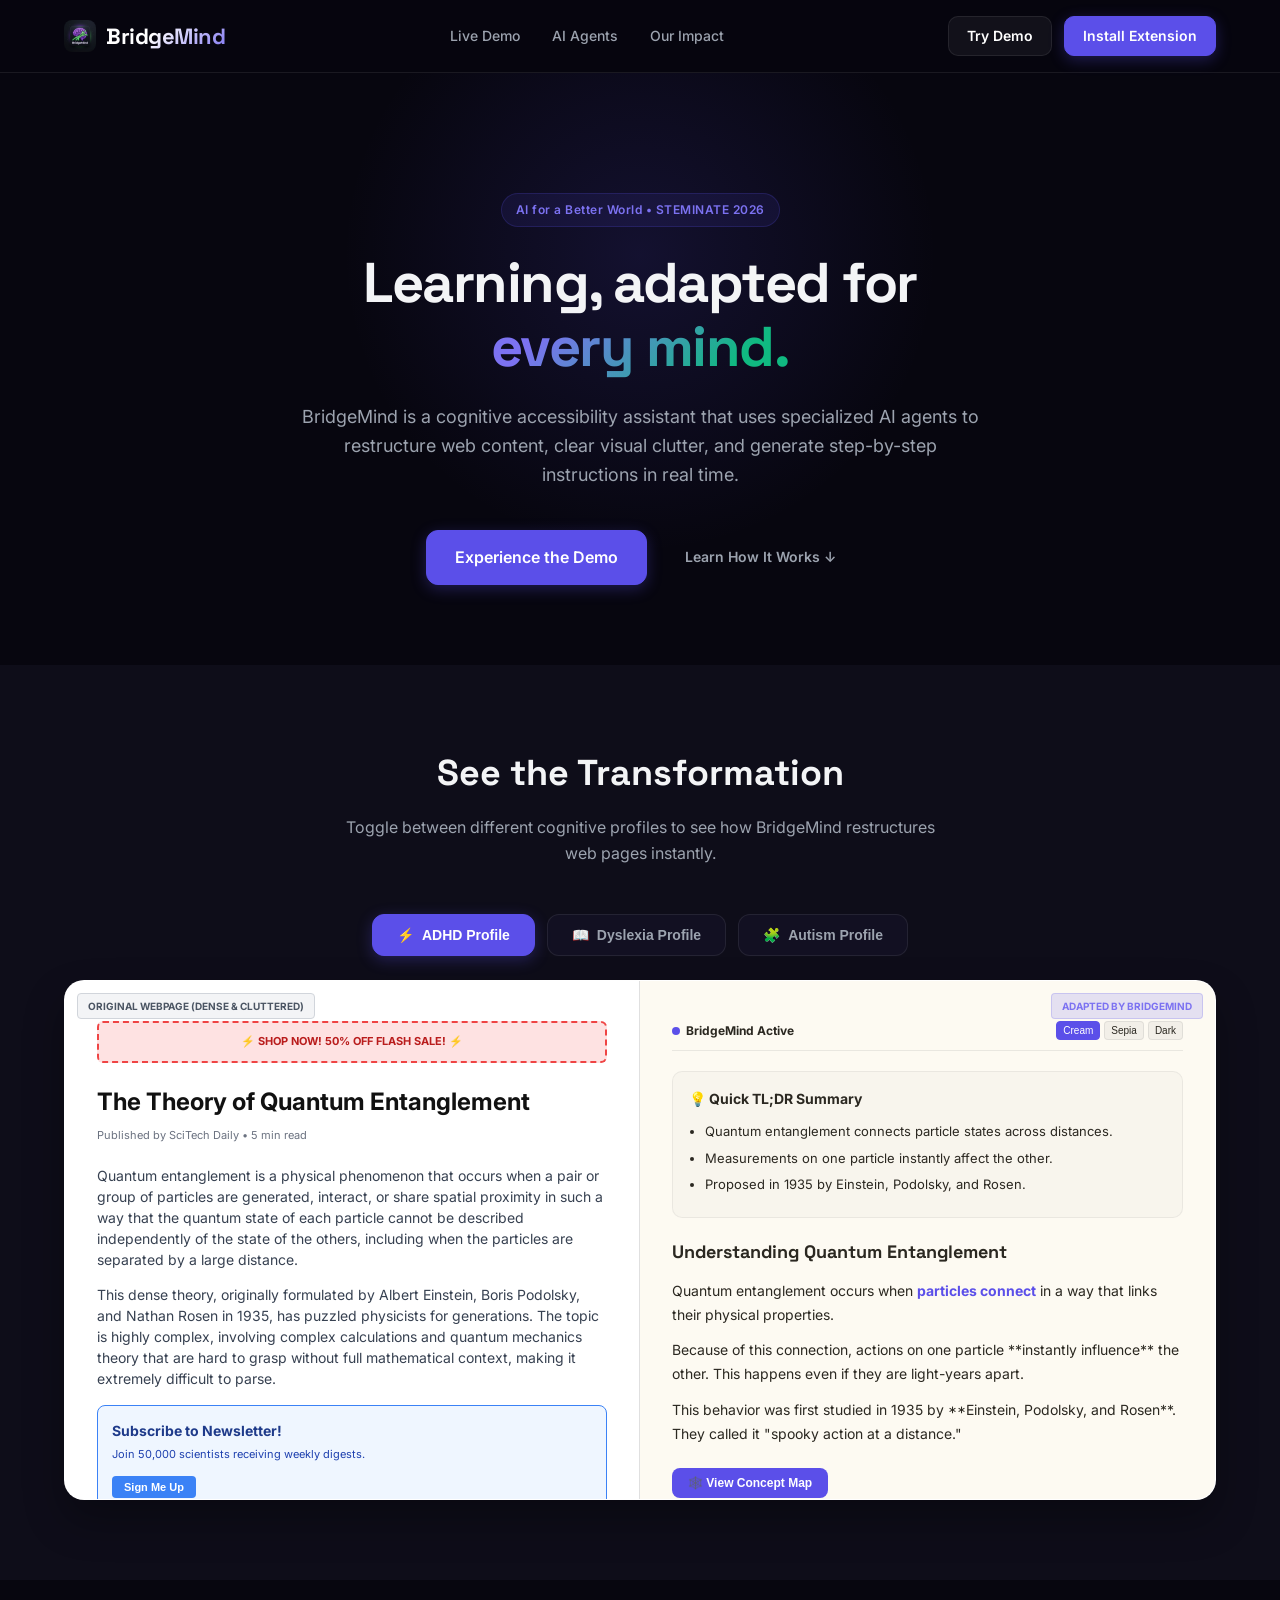
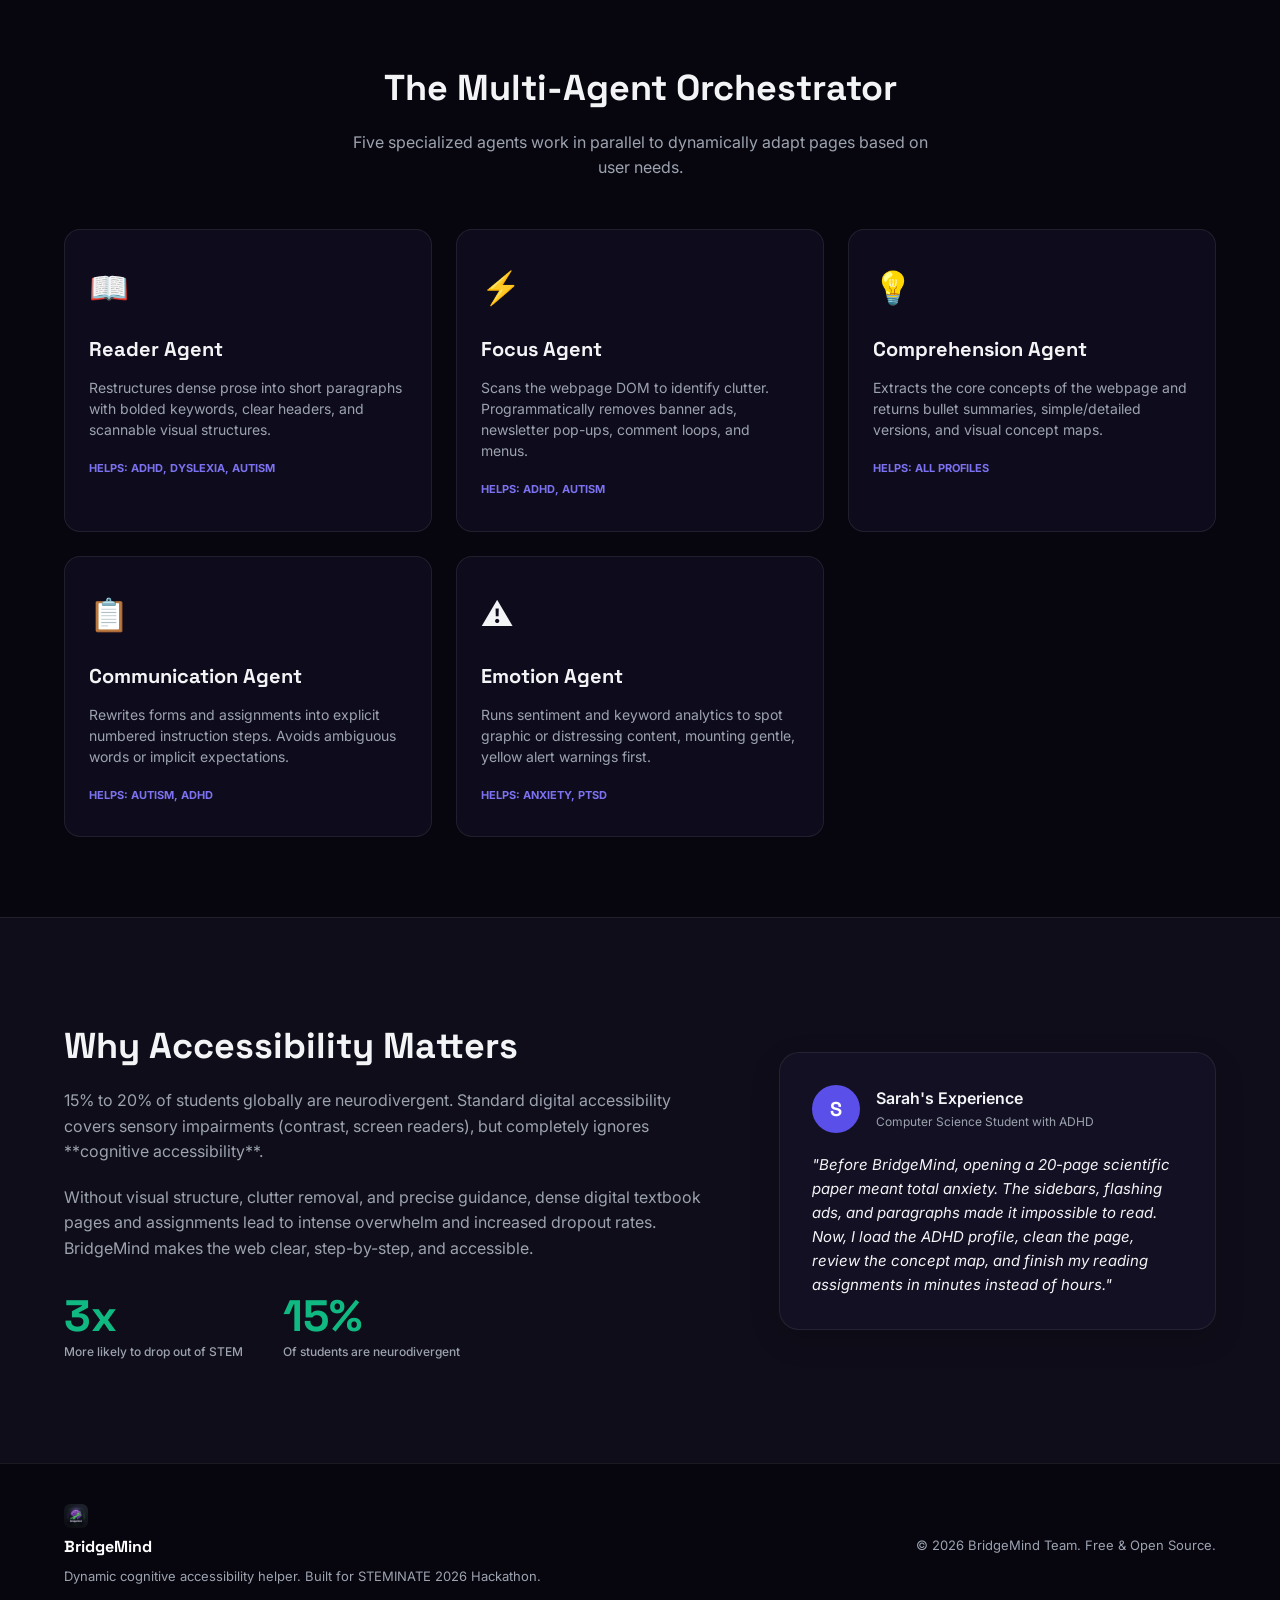
==== frontend/index.html @ 6771ef22 "feat: implement core backend orchestration engine and frontend simulator with profile-specific conte" ====
<!DOCTYPE html>
<html lang="en">
<head>
  <meta charset="UTF-8">
  <meta name="viewport" content="width=device-width, initial-scale=1.0">
  <title>BridgeMind — Cognitive Accessibility AI Platform</title>
  <link rel="stylesheet" href="styles.css">
  <link rel="preconnect" href="https://fonts.googleapis.com">
  <link rel="preconnect" href="https://fonts.gstatic.com" crossorigin>
  <link href="https://fonts.googleapis.com/css2?family=Inter:wght@400;500;600;700&family=Space+Grotesk:wght@500;700&display=swap" rel="stylesheet">
</head>
<body>
  <!-- Header / Navigation -->
  <header class="navbar">
    <div class="nav-container">
      <div class="logo">
        <img src="assets/logo.png" alt="BridgeMind Logo" class="logo-img">
        <span class="logo-text">BridgeMind</span>
      </div>
      <nav class="nav-links">
        <a href="#simulator">Live Demo</a>
        <a href="#how-it-works">AI Agents</a>
        <a href="#impact">Our Impact</a>
      </nav>
      <div class="nav-actions">
        <a href="#simulator" class="btn btn-secondary">Try Demo</a>
        <a href="file:///g:/BridgeMind/extension" class="btn btn-primary" target="_blank">Install Extension</a>
      </div>
    </div>
  </header>

  <!-- Hero Section -->
  <section class="hero">
    <div class="hero-glow"></div>
    <div class="hero-container">
      <div class="hero-badge">AI for a Better World • STEMINATE 2026</div>
      <h1 class="hero-title">Learning, adapted for <br><span class="gradient-text">every mind.</span></h1>
      <p class="hero-subtitle">
        BridgeMind is a cognitive accessibility assistant that uses specialized AI agents to restructure web content, clear visual clutter, and generate step-by-step instructions in real time.
      </p>
      <div class="hero-ctas">
        <a href="#simulator" class="btn btn-primary btn-large">Experience the Demo</a>
        <a href="#how-it-works" class="btn btn-tertiary">Learn How It Works &darr;</a>
      </div>
    </div>
  </section>

  <!-- Before/After Live Simulator Section -->
  <section class="simulator-section" id="simulator">
    <div class="container">
      <div class="section-header">
        <h2 class="section-title">See the Transformation</h2>
        <p class="section-subtitle">Toggle between different cognitive profiles to see how BridgeMind restructures web pages instantly.</p>
      </div>

      <!-- Simulator Container -->
      <div class="simulator-wrapper">
        <!-- Controls -->
        <div class="simulator-controls">
          <button class="sim-profile-btn active" data-profile="adhd">
            <span class="btn-icon">⚡</span> ADHD Profile
          </button>
          <button class="sim-profile-btn" data-profile="dyslexia">
            <span class="btn-icon">📖</span> Dyslexia Profile
          </button>
          <button class="sim-profile-btn" data-profile="autism">
            <span class="btn-icon">🧩</span> Autism Profile
          </button>
        </div>

        <!-- Before/After Split Frame -->
        <div class="simulator-frame">
          
          <!-- BEFORE: Raw Webpage -->
          <div class="frame-half frame-before" id="pane-before">
            <div class="frame-badge badge-before">Original Webpage (Dense & Cluttered)</div>
            
            <!-- Ad Sidebar Noise -->
            <div class="mock-ad-banner">⚡ SHOP NOW! 50% OFF FLASH SALE! ⚡</div>
            
            <div class="mock-page-header">
              <h1>The Theory of Quantum Entanglement</h1>
              <div class="mock-meta">Published by SciTech Daily • 5 min read</div>
            </div>
            
            <div class="mock-article-body">
              <p>
                Quantum entanglement is a physical phenomenon that occurs when a pair or group of particles are generated, interact, or share spatial proximity in such a way that the quantum state of each particle cannot be described independently of the state of the others, including when the particles are separated by a large distance.
              </p>
              <p>
                This dense theory, originally formulated by Albert Einstein, Boris Podolsky, and Nathan Rosen in 1935, has puzzled physicists for generations. The topic is highly complex, involving complex calculations and quantum mechanics theory that are hard to grasp without full mathematical context, making it extremely difficult to parse.
              </p>
              
              <!-- Pop up disruption -->
              <div class="mock-popup-banner">
                <h3>Subscribe to Newsletter!</h3>
                <p>Join 50,000 scientists receiving weekly digests.</p>
                <button>Sign Me Up</button>
              </div>

              <p>
                Furthermore, when measurements of physical properties such as position, momentum, spin, and polarization are performed on entangled particles, they are found to be perfectly correlated. This is true even if the measurements are performed almost simultaneously at locations separated by light-years.
              </p>
            </div>
            
            <!-- Side Widgets -->
            <div class="mock-sidebar">
              <h3>Related Stories</h3>
              <ul>
                <li>10 Facts About black holes</li>
                <li>How warp drive works</li>
                <li>Is time travel possible?</li>
              </ul>
            </div>
          </div>

          <!-- AFTER: Adapted Webpage -->
          <div class="frame-half frame-after theme-cream" id="pane-after">
            <div class="frame-badge badge-after">Adapted by BridgeMind</div>
            
            <!-- Top Controls (Mock Injected) -->
            <div class="mock-injected-nav">
              <div class="mock-nav-brand">
                <span class="brand-dot"></span>
                <span>BridgeMind Active</span>
              </div>
              <div class="mock-theme-switches">
                <button class="theme-pills active" data-theme="cream">Cream</button>
                <button class="theme-pills" data-theme="sepia">Sepia</button>
                <button class="theme-pills" data-theme="dark">Dark</button>
              </div>
            </div>

            <div class="adapted-content-area">
              <!-- TLDR (Comprehension Agent) -->
              <div class="adapted-card adapted-tldr" id="adapted-tldr-box">
                <h4>💡 Quick TL;DR Summary</h4>
                <ul>
                  <li>Quantum entanglement connects particle states across distances.</li>
                  <li>Measurements on one particle instantly affect the other.</li>
                  <li>Proposed in 1935 by Einstein, Podolsky, and Rosen.</li>
                </ul>
              </div>

              <!-- Content (Reader Agent) -->
              <div class="adapted-article-body" id="adapted-text-box">
                <h3>Understanding Quantum Entanglement</h3>
                <p>
                  Quantum entanglement occurs when <strong>particles connect</strong> in a way that links their physical properties. 
                </p>
                <p>
                  Because of this connection, actions on one particle **instantly influence** the other. This happens even if they are light-years apart.
                </p>
                <p>
                  This behavior was first studied in 1935 by **Einstein, Podolsky, and Rosen**. They called it "spooky action at a distance."
                </p>
              </div>

              <!-- Concept Map Button -->
              <button class="mock-cmap-btn" id="sim-cmap-btn">🕸️ View Concept Map</button>

              <!-- In-sim Concept Map Drawer -->
              <div class="mock-cmap-drawer hidden" id="sim-cmap-drawer">
                <div class="drawer-header">
                  <h5>Concept Map</h5>
                  <button id="sim-close-cmap">&times;</button>
                </div>
                <div class="drawer-body">
                  <div class="cmap-bubble root">Quantum Entanglement</div>
                  <div class="cmap-line"></div>
                  <div class="cmap-nodes">
                    <div class="cmap-bubble">Particle Links</div>
                    <div class="cmap-bubble">Instant Effect</div>
                    <div class="cmap-bubble">1935 Einstein Study</div>
                  </div>
                </div>
              </div>

            </div>
          </div>

        </div>
      </div>
    </div>
  </section>

  <!-- Agent Details Section -->
  <section class="how-it-works-section" id="how-it-works">
    <div class="container">
      <div class="section-header">
        <h2 class="section-title">The Multi-Agent Orchestrator</h2>
        <p class="section-subtitle">Five specialized agents work in parallel to dynamically adapt pages based on user needs.</p>
      </div>

      <div class="agents-grid">
        <!-- Agent 1 -->
        <div class="agent-card">
          <div class="agent-icon">📖</div>
          <h3>Reader Agent</h3>
          <p>Restructures dense prose into short paragraphs with bolded keywords, clear headers, and scannable visual structures.</p>
          <div class="agent-target">Helps: ADHD, Dyslexia, Autism</div>
        </div>

        <!-- Agent 2 -->
        <div class="agent-card">
          <div class="agent-icon">⚡</div>
          <h3>Focus Agent</h3>
          <p>Scans the webpage DOM to identify clutter. Programmatically removes banner ads, newsletter pop-ups, comment loops, and menus.</p>
          <div class="agent-target">Helps: ADHD, Autism</div>
        </div>

        <!-- Agent 3 -->
        <div class="agent-card">
          <div class="agent-icon">💡</div>
          <h3>Comprehension Agent</h3>
          <p>Extracts the core concepts of the webpage and returns bullet summaries, simple/detailed versions, and visual concept maps.</p>
          <div class="agent-target">Helps: All Profiles</div>
        </div>

        <!-- Agent 4 -->
        <div class="agent-card">
          <div class="agent-icon">📋</div>
          <h3>Communication Agent</h3>
          <p>Rewrites forms and assignments into explicit numbered instruction steps. Avoids ambiguous words or implicit expectations.</p>
          <div class="agent-target">Helps: Autism, ADHD</div>
        </div>

        <!-- Agent 5 -->
        <div class="agent-card">
          <div class="agent-icon">⚠️</div>
          <h3>Emotion Agent</h3>
          <p>Runs sentiment and keyword analytics to spot graphic or distressing content, mounting gentle, yellow alert warnings first.</p>
          <div class="agent-target">Helps: Anxiety, PTSD</div>
        </div>
      </div>
    </div>
  </section>

  <!-- User Story / Impact Section -->
  <section class="impact-section" id="impact">
    <div class="container">
      <div class="impact-grid">
        <div class="impact-text-side">
          <h2 class="section-title">Why Accessibility Matters</h2>
          <p class="section-body">
            15% to 20% of students globally are neurodivergent. Standard digital accessibility covers sensory impairments (contrast, screen readers), but completely ignores **cognitive accessibility**.
          </p>
          <p class="section-body">
            Without visual structure, clutter removal, and precise guidance, dense digital textbook pages and assignments lead to intense overwhelm and increased dropout rates. BridgeMind makes the web clear, step-by-step, and accessible.
          </p>
          <div class="metric-row">
            <div class="metric">
              <span class="metric-num">3x</span>
              <span class="metric-label">More likely to drop out of STEM</span>
            </div>
            <div class="metric">
              <span class="metric-num">15%</span>
              <span class="metric-label">Of students are neurodivergent</span>
            </div>
          </div>
        </div>
        
        <div class="impact-card-side">
          <div class="story-card">
            <div class="story-header">
              <div class="story-avatar">S</div>
              <div>
                <h4 class="story-name">Sarah's Experience</h4>
                <p class="story-role">Computer Science Student with ADHD</p>
              </div>
            </div>
            <p class="story-text">
              "Before BridgeMind, opening a 20-page scientific paper meant total anxiety. The sidebars, flashing ads, and paragraphs made it impossible to read. Now, I load the ADHD profile, clean the page, review the concept map, and finish my reading assignments in minutes instead of hours."
            </p>
          </div>
        </div>
      </div>
    </div>
  </section>

  <!-- Footer -->
  <footer class="footer">
    <div class="container footer-content">
      <div class="footer-left">
        <img src="assets/logo.png" alt="BridgeMind Logo" class="footer-logo">
        <span class="footer-title">BridgeMind</span>
        <p>Dynamic cognitive accessibility helper. Built for STEMINATE 2026 Hackathon.</p>
      </div>
      <div class="footer-right">
        <span>© 2026 BridgeMind Team. Free & Open Source.</span>
      </div>
    </div>
  </footer>

  <script src="app.js"></script>
</body>
</html>
---- frontend/styles.css ----
/* BridgeMind Web Landing Page Stylesheet */

:root {
  --bg-dark: #07060f;
  --bg-deep: #0e0d19;
  --bg-card: rgba(26, 23, 49, 0.4);
  --bg-card-hover: rgba(38, 34, 71, 0.6);
  --border-color: rgba(255, 255, 255, 0.08);
  
  --color-primary: #5b4fe9;
  --color-primary-light: #7c72f1;
  --color-success: #10b981;
  --color-warning: #f59e0b;
  
  --color-text-main: #f3f4f6;
  --color-text-muted: #9ca3af;
  
  --font-body: 'Inter', sans-serif;
  --font-heading: 'Space Grotesk', sans-serif;
}

* {
  box-sizing: border-box;
  margin: 0;
  padding: 0;
}

html {
  scroll-behavior: smooth;
}

body {
  font-family: var(--font-body);
  background-color: var(--bg-dark);
  color: var(--color-text-main);
  line-height: 1.6;
  overflow-x: hidden;
}

.container {
  max-width: 1200px;
  margin: 0 auto;
  padding: 0 24px;
}

/* Navbar */
.navbar {
  position: sticky;
  top: 0;
  z-index: 100;
  background: rgba(7, 6, 15, 0.75);
  backdrop-filter: blur(12px);
  border-bottom: 1px solid var(--border-color);
  padding: 16px 0;
}

.nav-container {
  max-width: 1200px;
  margin: 0 auto;
  padding: 0 24px;
  display: flex;
  justify-content: space-between;
  align-items: center;
}

.logo {
  display: flex;
  align-items: center;
  gap: 10px;
}

.logo-img {
  width: 32px;
  height: 32px;
  border-radius: 8px;
}

.logo-text {
  font-family: var(--font-heading);
  font-weight: 700;
  font-size: 22px;
  letter-spacing: -0.5px;
  background: linear-gradient(135deg, #fff 40%, var(--color-primary-light));
  -webkit-background-clip: text;
  -webkit-text-fill-color: transparent;
}

.nav-links {
  display: flex;
  gap: 32px;
}

.nav-links a {
  color: var(--color-text-muted);
  text-decoration: none;
  font-size: 14px;
  font-weight: 500;
  transition: color 0.2s;
}

.nav-links a:hover {
  color: #fff;
}

.nav-actions {
  display: flex;
  gap: 12px;
}

/* Buttons */
.btn {
  display: inline-flex;
  align-items: center;
  justify-content: center;
  padding: 8px 18px;
  border-radius: 10px;
  font-weight: 600;
  font-size: 14px;
  text-decoration: none;
  transition: all 0.2s;
  cursor: pointer;
}

.btn-primary {
  background: var(--color-primary);
  color: #fff;
  border: 1px solid var(--color-primary);
  box-shadow: 0 4px 15px rgba(91, 79, 233, 0.3);
}

.btn-primary:hover {
  background: var(--color-primary-light);
  transform: translateY(-1px);
  box-shadow: 0 6px 20px rgba(91, 79, 233, 0.45);
}

.btn-secondary {
  background: rgba(255, 255, 255, 0.05);
  color: #fff;
  border: 1px solid var(--border-color);
}

.btn-secondary:hover {
  background: rgba(255, 255, 255, 0.1);
}

.btn-tertiary {
  color: var(--color-text-muted);
  text-decoration: none;
  font-weight: 600;
}

.btn-tertiary:hover {
  color: #fff;
}

.btn-large {
  padding: 14px 28px;
  font-size: 16px;
  border-radius: 12px;
}

/* Hero Section */
.hero {
  position: relative;
  padding: 120px 0 80px 0;
  text-align: center;
  overflow: hidden;
}

.hero-glow {
  position: absolute;
  top: -20%;
  left: 50%;
  transform: translateX(-50%);
  width: 600px;
  height: 600px;
  background: radial-gradient(circle, rgba(91, 79, 233, 0.15) 0%, transparent 70%);
  z-index: -1;
  pointer-events: none;
}

.hero-badge {
  display: inline-block;
  padding: 6px 14px;
  background: rgba(91, 79, 233, 0.1);
  border: 1px solid rgba(91, 79, 233, 0.2);
  border-radius: 50px;
  font-size: 12px;
  font-weight: 600;
  color: var(--color-primary-light);
  letter-spacing: 0.5px;
  margin-bottom: 24px;
}

.hero-title {
  font-family: var(--font-heading);
  font-size: 56px;
  font-weight: 700;
  line-height: 1.15;
  letter-spacing: -1.5px;
  margin-bottom: 24px;
}

.gradient-text {
  background: linear-gradient(135deg, var(--color-primary-light) 20%, var(--color-success) 80%);
  -webkit-background-clip: text;
  -webkit-text-fill-color: transparent;
}

.hero-subtitle {
  font-size: 18px;
  color: var(--color-text-muted);
  max-width: 680px;
  margin: 0 auto 40px auto;
  line-height: 1.6;
}

.hero-ctas {
  display: flex;
  justify-content: center;
  align-items: center;
  gap: 20px;
}

/* Simulator Section */
.simulator-section {
  padding: 80px 0;
  background-color: var(--bg-deep);
}

.section-header {
  text-align: center;
  margin-bottom: 48px;
}

.section-title {
  font-family: var(--font-heading);
  font-size: 36px;
  font-weight: 700;
  margin-bottom: 12px;
}

.section-subtitle {
  color: var(--color-text-muted);
  font-size: 16px;
  max-width: 600px;
  margin: 0 auto;
}

.simulator-wrapper {
  display: flex;
  flex-direction: column;
  gap: 24px;
}

.simulator-controls {
  display: flex;
  justify-content: center;
  gap: 12px;
}

.sim-profile-btn {
  background: var(--bg-card);
  border: 1px solid var(--border-color);
  padding: 12px 24px;
  border-radius: 12px;
  color: var(--color-text-muted);
  font-weight: 600;
  font-size: 14px;
  cursor: pointer;
  transition: all 0.2s;
  display: flex;
  align-items: center;
  gap: 8px;
}

.sim-profile-btn:hover {
  background: var(--bg-card-hover);
  border-color: rgba(255, 255, 255, 0.15);
  color: #fff;
}

.sim-profile-btn.active {
  background: var(--color-primary);
  border-color: var(--color-primary);
  color: #fff;
  box-shadow: 0 4px 15px rgba(91, 79, 233, 0.3);
}

/* Simulator Frame */
.simulator-frame {
  display: grid;
  grid-template-columns: repeat(2, 1fr);
  border: 1px solid var(--border-color);
  border-radius: 20px;
  overflow: hidden;
  height: 520px;
  background: #fff; /* Base background for Web page look */
  box-shadow: 0 20px 40px rgba(0,0,0,0.3);
}

.frame-half {
  height: 100%;
  overflow-y: auto;
  position: relative;
  padding: 40px 32px 20px 32px;
  box-sizing: border-box;
}

.frame-badge {
  position: absolute;
  top: 12px;
  font-size: 10px;
  font-weight: 700;
  padding: 4px 10px;
  border-radius: 4px;
  text-transform: uppercase;
}

/* BEFORE Pane (Cluttered Page) */
.frame-before {
  background-color: #ffffff;
  color: #1a1a2e;
  border-right: 1px solid #e0e0e0;
}

.badge-before {
  left: 12px;
  background-color: #f3f4f6;
  color: #4b5563;
  border: 1px solid #d1d5db;
}

.mock-ad-banner {
  background-color: #fee2e2;
  border: 2px dashed #ef4444;
  color: #b91c1c;
  padding: 10px;
  font-size: 11px;
  font-weight: 700;
  text-align: center;
  border-radius: 6px;
  margin-bottom: 20px;
  animation: flash-red 1.5s infinite alternate;
}

.mock-page-header h1 {
  font-size: 24px;
  margin-bottom: 6px;
  color: #111;
  font-family: inherit;
}

.mock-meta {
  font-size: 11px;
  color: #6b7280;
  margin-bottom: 20px;
}

.mock-article-body p {
  font-size: 14px;
  margin-bottom: 14px;
  color: #374151;
  line-height: 1.5;
}

/* Annoying newsletter popup */
.mock-popup-banner {
  background-color: #eff6ff;
  border: 1px solid #3b82f6;
  border-radius: 8px;
  padding: 14px;
  margin: 16px 0;
  color: #1e3a8a;
}
.mock-popup-banner h3 { font-size: 14px; margin-bottom: 4px; }
.mock-popup-banner p { font-size: 11px; color: #1e40af; margin-bottom: 10px; }
.mock-popup-banner button {
  background-color: #3b82f6;
  color: #fff;
  border: none;
  border-radius: 4px;
  padding: 5px 12px;
  font-size: 11px;
  font-weight: 600;
  cursor: pointer;
}

.mock-sidebar {
  background-color: #f9fafb;
  border: 1px solid #e5e7eb;
  padding: 14px;
  border-radius: 8px;
  margin-top: 20px;
}
.mock-sidebar h3 { font-size: 13px; color: #374151; margin-bottom: 8px; }
.mock-sidebar ul { list-style: none; padding: 0; }
.mock-sidebar li { font-size: 11px; color: #4b5563; margin-bottom: 6px; text-decoration: underline; }

/* AFTER Pane (Adapted Page) */
.frame-after {
  transition: all 0.3s;
}

/* Reader themes in simulator */
.frame-after.theme-cream { background-color: #fdfaf2; color: #2b2821; }
.frame-after.theme-sepia { background-color: #f4ecd8; color: #433422; }
.frame-after.theme-dark { background-color: #12111a; color: #e4e4e7; }
.frame-after.theme-high-contrast { background-color: #000; color: #ffff00; }

.badge-after {
  right: 12px;
  background-color: rgba(91, 79, 233, 0.15);
  color: var(--color-primary-light);
  border: 1px solid rgba(91, 79, 233, 0.2);
}

.mock-injected-nav {
  display: flex;
  justify-content: space-between;
  align-items: center;
  border-bottom: 1px solid rgba(120, 120, 120, 0.15);
  padding-bottom: 10px;
  margin-bottom: 20px;
  font-size: 12px;
}

.mock-nav-brand {
  display: flex;
  align-items: center;
  gap: 6px;
  font-weight: 700;
}

.brand-dot {
  width: 8px;
  height: 8px;
  background-color: var(--color-primary);
  border-radius: 50%;
}

.mock-theme-switches {
  display: flex;
  gap: 4px;
}

.theme-pills {
  background: rgba(120, 120, 120, 0.08);
  border: 1px solid rgba(120, 120, 120, 0.15);
  color: inherit;
  font-size: 10px;
  padding: 3px 6px;
  border-radius: 4px;
  cursor: pointer;
}
.theme-pills.active {
  background: var(--color-primary);
  color: #fff;
  border-color: var(--color-primary);
}

/* Adapted Content cards */
.adapted-card {
  background: rgba(120, 120, 120, 0.04);
  border: 1px solid rgba(120, 120, 120, 0.1);
  border-radius: 10px;
  padding: 16px;
  margin-bottom: 20px;
}
.adapted-card h4 {
  font-size: 14px;
  margin-bottom: 10px;
  font-weight: 700;
}
.adapted-card ul {
  padding-left: 16px;
}
.adapted-card li {
  font-size: 13px;
  margin-bottom: 6px;
}

.adapted-card-communication {
  border-left: 4px solid var(--color-success);
}
.adapted-card-communication ol {
  padding-left: 16px;
}
.adapted-card-communication li {
  font-size: 13px;
  margin-bottom: 8px;
}

.adapted-article-body h3 {
  font-size: 18px;
  margin-bottom: 12px;
  font-family: var(--font-heading);
}

.adapted-article-body p {
  font-size: 14px;
  line-height: 1.7;
  margin-bottom: 12px;
}

.adapted-article-body strong {
  color: var(--color-primary);
}

/* Font profile overrides */
.frame-after.font-dyslexic {
  font-family: 'Comic Sans MS', sans-serif !important;
  letter-spacing: 0.08em;
  word-spacing: 0.15em;
  line-height: 1.8 !important;
}

/* Concept map button in sim */
.mock-cmap-btn {
  background: var(--color-primary);
  color: #fff;
  border: none;
  border-radius: 8px;
  padding: 8px 16px;
  font-size: 12px;
  font-weight: 600;
  cursor: pointer;
  margin-top: 10px;
  transition: opacity 0.2s;
}
.mock-cmap-btn:hover {
  opacity: 0.9;
}

/* Concept map drawer in sim */
.mock-cmap-drawer {
  position: absolute;
  top: 0;
  right: 0;
  width: 260px;
  height: 100%;
  background: inherit;
  border-left: 1px solid rgba(120, 120, 120, 0.2);
  box-shadow: -4px 0 15px rgba(0,0,0,0.1);
  padding: 20px;
  box-sizing: border-box;
  z-index: 10;
  display: flex;
  flex-direction: column;
}
.mock-cmap-drawer.hidden { display: none; }
.drawer-header {
  display: flex;
  justify-content: space-between;
  align-items: center;
  margin-bottom: 20px;
}
.drawer-header h5 { font-size: 13px; margin: 0; }
.drawer-header button { background: transparent; border: none; font-size: 18px; cursor: pointer; color: inherit; }

.drawer-body {
  display: flex;
  flex-direction: column;
  align-items: center;
  gap: 8px;
}
.cmap-bubble {
  background: rgba(120, 120, 120, 0.08);
  border: 1px solid rgba(120, 120, 120, 0.15);
  padding: 6px 12px;
  border-radius: 6px;
  font-size: 10px;
  font-weight: 600;
  text-align: center;
  width: 100%;
}
.cmap-bubble.root {
  background: var(--color-primary) !important;
  color: #fff !important;
}
.cmap-line {
  width: 1px;
  height: 15px;
  background-color: rgba(120, 120, 120, 0.3);
}
.cmap-nodes {
  display: flex;
  flex-direction: column;
  gap: 6px;
  width: 100%;
}

/* Agents Section */
.how-it-works-section {
  padding: 80px 0;
}

.agents-grid {
  display: grid;
  grid-template-columns: repeat(3, 1fr);
  gap: 24px;
  margin-top: 40px;
}

.agent-card {
  background: var(--bg-card);
  border: 1px solid var(--border-color);
  border-radius: 16px;
  padding: 32px 24px;
  transition: all 0.25s;
}

.agent-card:hover {
  background: var(--bg-card-hover);
  border-color: rgba(91, 79, 233, 0.3);
  transform: translateY(-4px);
}

.agent-icon {
  font-size: 32px;
  margin-bottom: 20px;
}

.agent-card h3 {
  font-family: var(--font-heading);
  font-size: 20px;
  font-weight: 700;
  margin-bottom: 12px;
}

.agent-card p {
  font-size: 14px;
  color: var(--color-text-muted);
  margin-bottom: 20px;
  line-height: 1.5;
}

.agent-target {
  font-size: 11px;
  font-weight: 700;
  color: var(--color-primary-light);
  text-transform: uppercase;
}

/* Impact Section */
.impact-section {
  padding: 100px 0;
  background-color: var(--bg-deep);
  border-top: 1px solid var(--border-color);
}

.impact-grid {
  display: grid;
  grid-template-columns: 1.2fr 0.8fr;
  gap: 60px;
  align-items: center;
}

.impact-text-side .section-title {
  text-align: left;
}

.section-body {
  font-size: 16px;
  color: var(--color-text-muted);
  margin-bottom: 20px;
}

.metric-row {
  display: flex;
  gap: 40px;
  margin-top: 32px;
}

.metric-num {
  display: block;
  font-family: var(--font-heading);
  font-size: 44px;
  font-weight: 700;
  color: var(--color-success);
  line-height: 1;
}

.metric-label {
  font-size: 12px;
  color: var(--color-text-muted);
  font-weight: 500;
}

.story-card {
  background: var(--bg-card);
  border: 1px solid var(--border-color);
  border-radius: 20px;
  padding: 32px;
  box-shadow: 0 10px 30px rgba(0,0,0,0.15);
}

.story-header {
  display: flex;
  align-items: center;
  gap: 16px;
  margin-bottom: 20px;
}

.story-avatar {
  width: 48px;
  height: 48px;
  border-radius: 50%;
  background-color: var(--color-primary);
  display: flex;
  align-items: center;
  justify-content: center;
  font-family: var(--font-heading);
  font-weight: 700;
  font-size: 20px;
  color: #fff;
}

.story-name {
  font-size: 16px;
  font-weight: 600;
}

.story-role {
  font-size: 12px;
  color: var(--color-text-muted);
}

.story-text {
  font-size: 15px;
  line-height: 1.6;
  color: var(--color-text-main);
  font-style: italic;
}

/* Footer */
.footer {
  padding: 40px 0;
  border-top: 1px solid var(--border-color);
  font-size: 13px;
  color: var(--color-text-muted);
}

.footer-content {
  display: flex;
  justify-content: space-between;
  align-items: center;
}

.footer-left {
  display: flex;
  flex-direction: column;
  gap: 6px;
}

.footer-logo {
  width: 24px;
  height: 24px;
  border-radius: 6px;
}

.footer-title {
  font-family: var(--font-heading);
  font-weight: 700;
  color: #fff;
  font-size: 16px;
}

/* Animations & Keyframes */
@keyframes flash-red {
  0% { box-shadow: 0 0 4px rgba(239, 68, 68, 0.2); }
  100% { box-shadow: 0 0 12px rgba(239, 68, 68, 0.5); }
}

/* Responsive */
@media (max-width: 992px) {
  .simulator-frame {
    grid-template-columns: 1fr;
    height: 900px;
  }
  .frame-before {
    border-right: none;
    border-bottom: 1px solid #e0e0e0;
  }
  .agents-grid {
    grid-template-columns: repeat(2, 1fr);
  }
  .impact-grid {
    grid-template-columns: 1fr;
    gap: 40px;
  }
}

@media (max-width: 768px) {
  .hero-title {
    font-size: 40px;
  }
  .navbar .nav-links, .navbar .nav-actions {
    display: none;
  }
  .agents-grid {
    grid-template-columns: 1fr;
  }
}
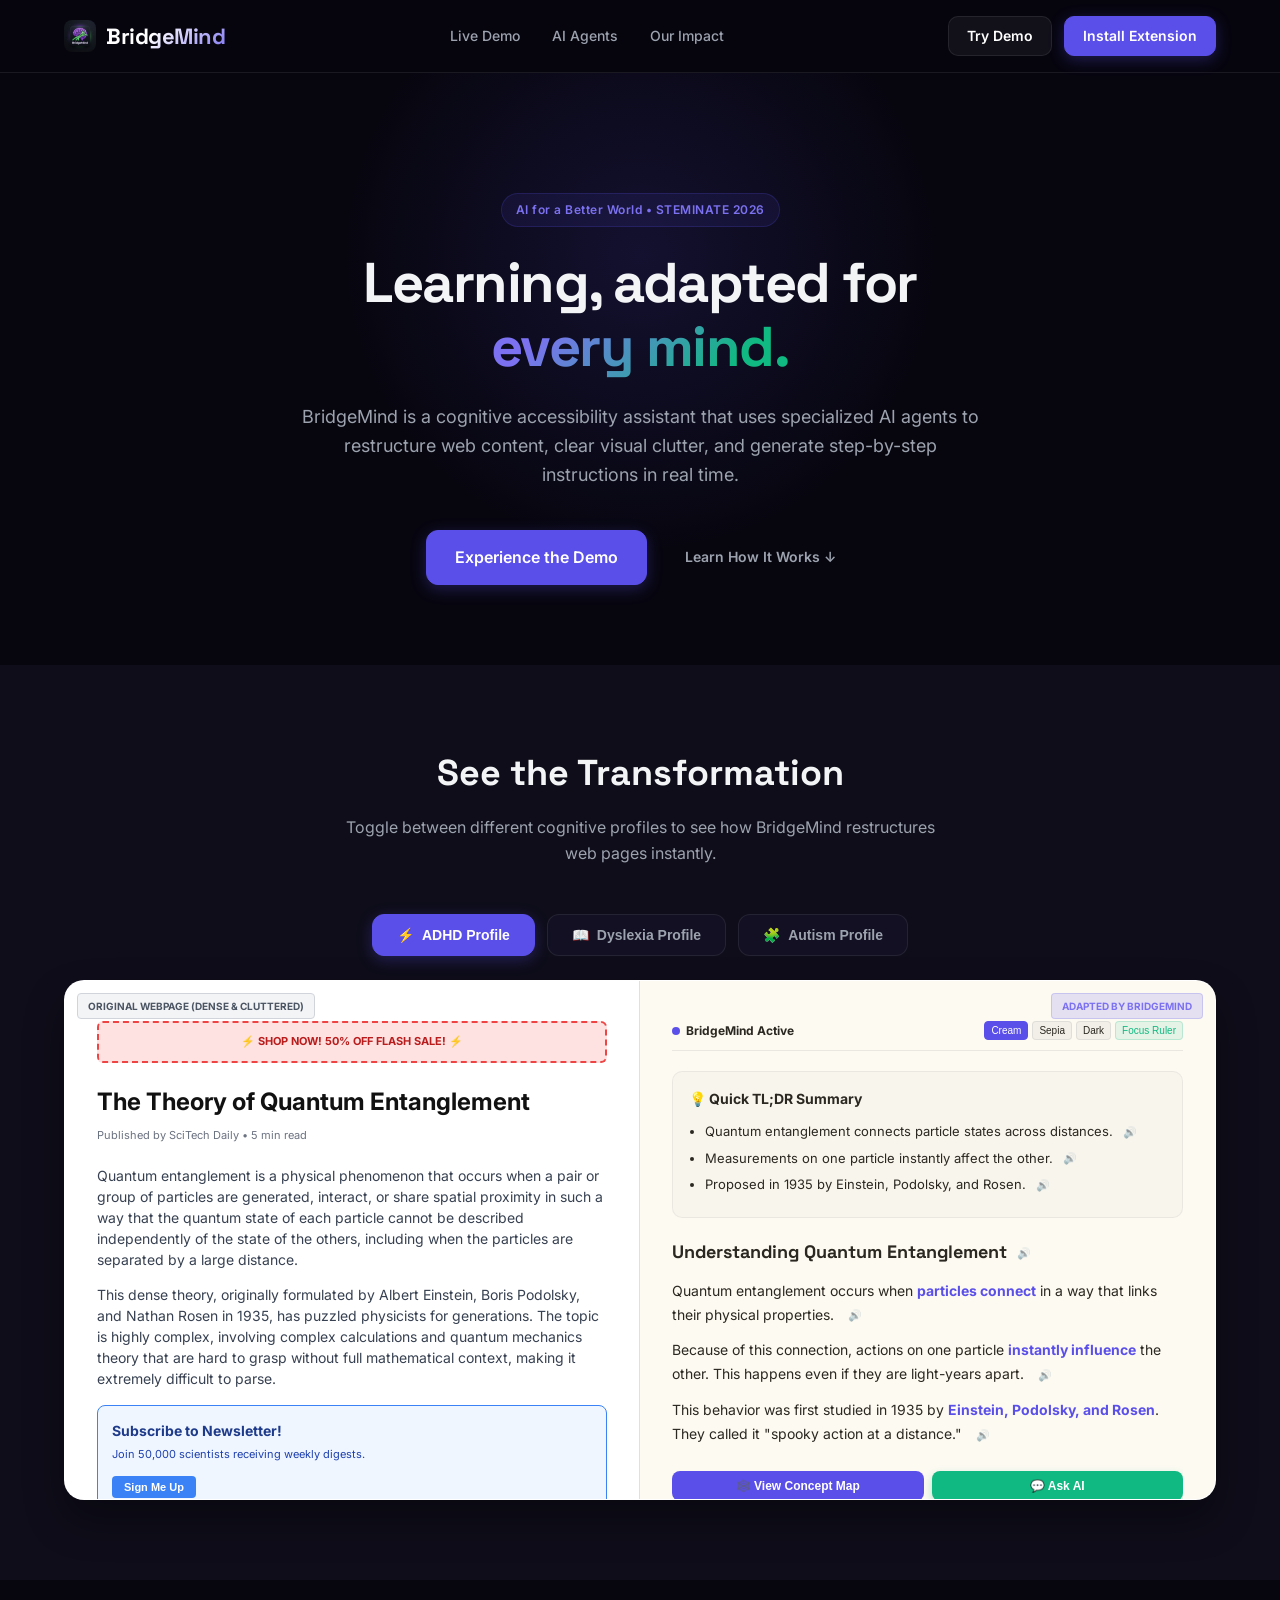
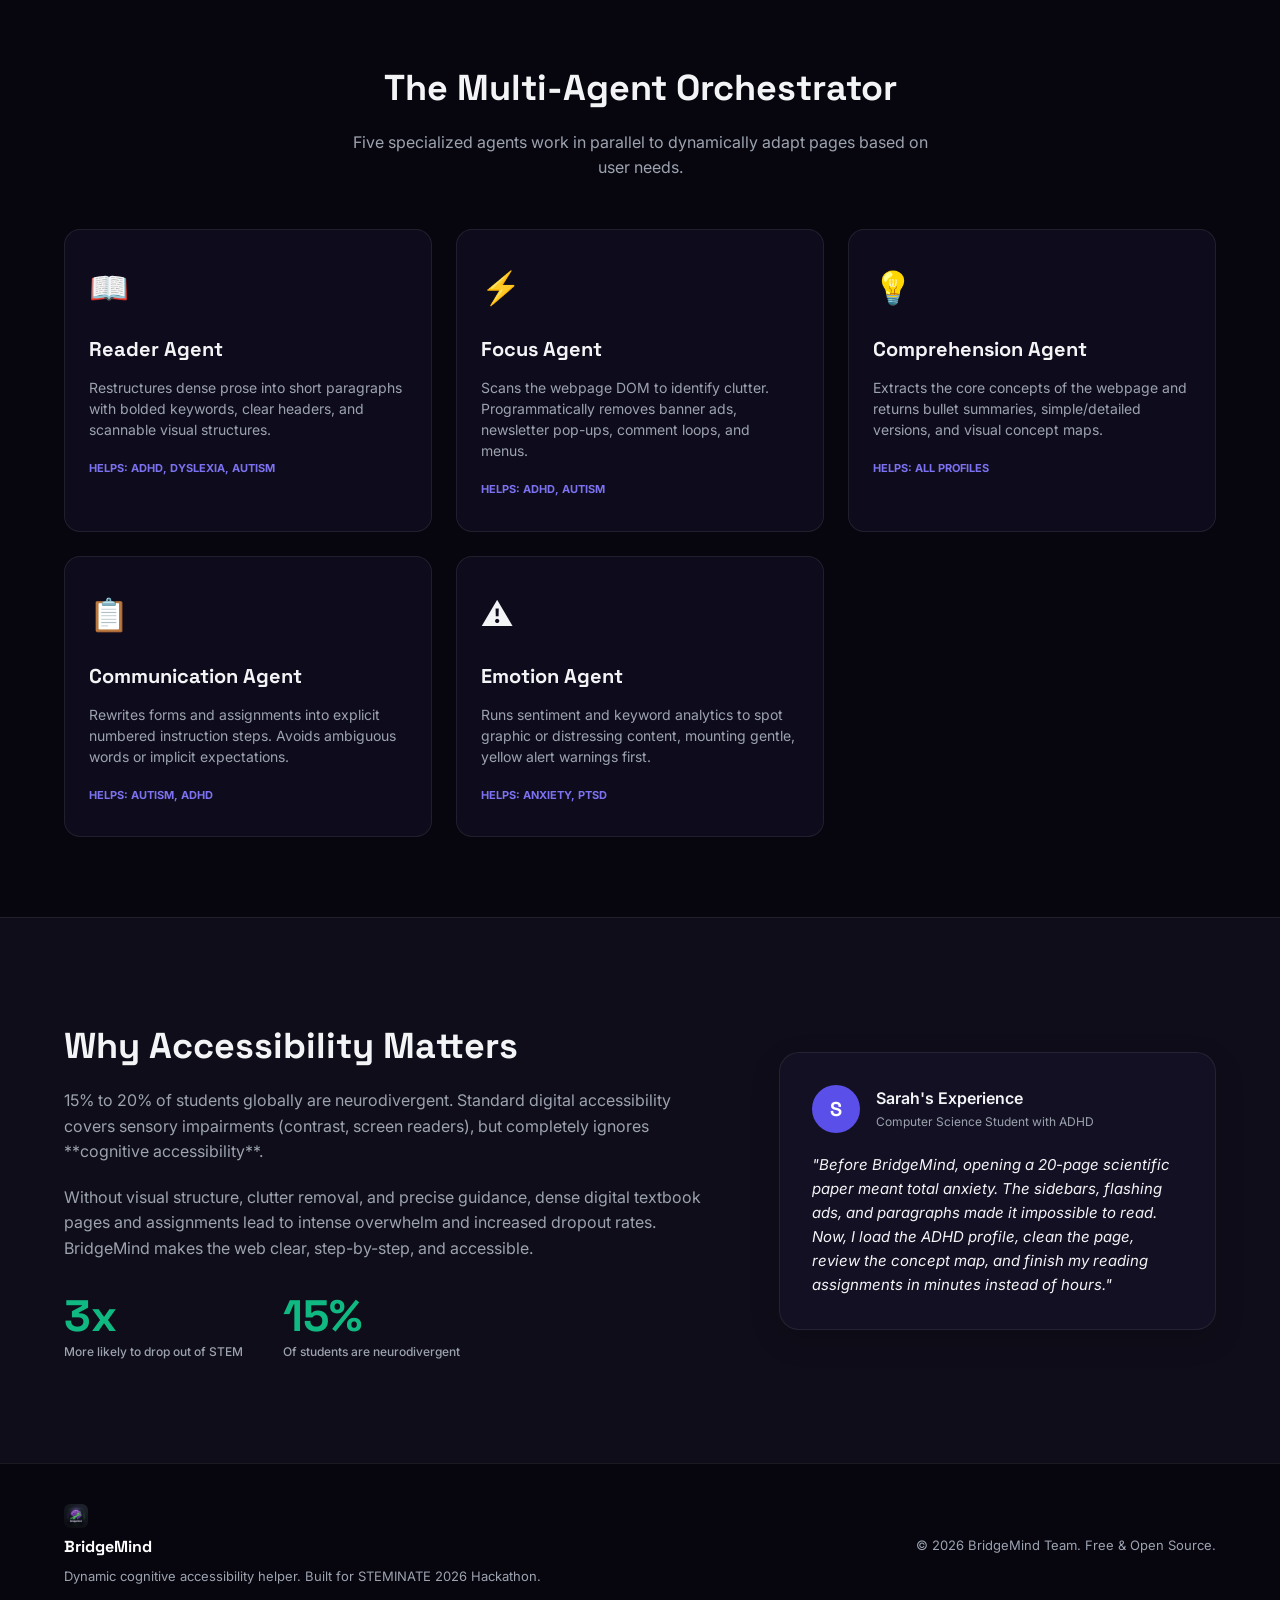
==== commit 67e0e7f5: "feat: initialize project structure with backend API, extension, and landing page frontend" ====
--- a/frontend/index.html
+++ b/frontend/index.html
@@ -128,10 +128,13 @@
                 <button class="theme-pills active" data-theme="cream">Cream</button>
                 <button class="theme-pills" data-theme="sepia">Sepia</button>
                 <button class="theme-pills" data-theme="dark">Dark</button>
-              </div>
-            </div>
-
-            <div class="adapted-content-area">
+                <button class="theme-pills" id="sim-ruler-toggle" style="background: rgba(16, 185, 129, 0.1); color: #10b981; border: 1px solid rgba(16, 185, 129, 0.2);">Focus Ruler</button>
+              </div>
+            </div>
+
+            <div class="adapted-content-area" style="position: relative; overflow-y: auto;">
+              <div class="bm-reading-ruler hidden" id="sim-reading-ruler" style="position: absolute; left:0; width:100%; height:35px; pointer-events:none; z-index:5;"></div>
+              
               <!-- TLDR (Comprehension Agent) -->
               <div class="adapted-card adapted-tldr" id="adapted-tldr-box">
                 <h4>💡 Quick TL;DR Summary</h4>
@@ -149,35 +152,53 @@
                   Quantum entanglement occurs when <strong>particles connect</strong> in a way that links their physical properties. 
                 </p>
                 <p>
-                  Because of this connection, actions on one particle **instantly influence** the other. This happens even if they are light-years apart.
+                  Because of this connection, actions on one particle <strong>instantly influence</strong> the other. This happens even if they are light-years apart.
                 </p>
                 <p>
-                  This behavior was first studied in 1935 by **Einstein, Podolsky, and Rosen**. They called it "spooky action at a distance."
+                  This behavior was first studied in 1935 by <strong>Einstein, Podolsky, and Rosen</strong>. They called it "spooky action at a distance."
                 </p>
               </div>
 
-              <!-- Concept Map Button -->
-              <button class="mock-cmap-btn" id="sim-cmap-btn">🕸️ View Concept Map</button>
+              <!-- Floating Actions -->
+              <div style="display: flex; gap: 8px; margin-top: 15px;">
+                <button class="mock-cmap-btn" id="sim-cmap-btn" style="flex: 1;">🕸️ View Concept Map</button>
+                <button class="mock-cmap-btn" id="sim-ask-btn" style="flex: 1; background: #10b981; border-color: #10b981; box-shadow: 0 4px 10px rgba(16, 185, 129, 0.3);">💬 Ask AI</button>
+              </div>
 
               <!-- In-sim Concept Map Drawer -->
-              <div class="mock-cmap-drawer hidden" id="sim-cmap-drawer">
-                <div class="drawer-header">
-                  <h5>Concept Map</h5>
-                  <button id="sim-close-cmap">&times;</button>
-                </div>
-                <div class="drawer-body">
-                  <div class="cmap-bubble root">Quantum Entanglement</div>
-                  <div class="cmap-line"></div>
-                  <div class="cmap-nodes">
-                    <div class="cmap-bubble">Particle Links</div>
-                    <div class="cmap-bubble">Instant Effect</div>
-                    <div class="cmap-bubble">1935 Einstein Study</div>
+              <div class="mock-cmap-drawer hidden" id="sim-cmap-drawer" style="position: absolute; top:0; right:0; width:100%; height:100%; background:var(--bg-pane); z-index:10; border-left:1px solid rgba(120, 120, 120, 0.2); box-shadow: -4px 0 20px rgba(0,0,0,0.15); display: flex; flex-direction: column;">
+                <div class="drawer-header" style="display: flex; justify-content: space-between; align-items: center; padding: 10px; border-bottom: 1px solid rgba(120,120,120,0.15);">
+                  <h5 style="margin:0;">Concept Map</h5>
+                  <button id="sim-close-cmap" style="background:transparent; border:none; font-size:18px; cursor:pointer; color:inherit;">&times;</button>
+                </div>
+                <div class="drawer-body" style="flex:1; padding: 10px; display: block;">
+                  <div style="font-size: 10px; opacity: 0.6; text-align: center; margin-bottom: 5px;">💡 Drag concepts to organize, double-click to simplify.</div>
+                  <div class="bm-svg-cmap-canvas" id="sim-svg-canvas" style="height: 220px; width:100%; border:1px dashed rgba(120,120,120,0.3); border-radius:8px; position:relative; overflow:hidden;">
+                    <svg class="bm-svg-connections-layer" id="sim-svg-connections" style="width:100%; height:100%; position:absolute; top:0; left:0; pointer-events:none;"></svg>
                   </div>
                 </div>
               </div>
 
+              <!-- In-sim Chat Sidebar -->
+              <div class="mock-cmap-drawer hidden" id="sim-chat-sidebar" style="position: absolute; top:0; right:0; width:100%; height:100%; background:var(--bg-pane); z-index:10; border-left:1px solid rgba(120, 120, 120, 0.2); box-shadow: -4px 0 20px rgba(0,0,0,0.15); display: flex; flex-direction: column;">
+                <div class="drawer-header" style="display: flex; justify-content: space-between; align-items: center; padding: 10px; border-bottom: 1px solid rgba(120,120,120,0.15);">
+                  <h5 style="margin:0;">Ask BridgeMind AI</h5>
+                  <button id="sim-close-chat" style="background:transparent; border:none; font-size:18px; cursor:pointer; color:inherit;">&times;</button>
+                </div>
+                <div class="sim-chat-messages" id="sim-chat-messages" style="flex:1; overflow-y:auto; padding:12px; display:flex; flex-direction:column; gap:10px;">
+                  <div class="sim-msg-ai" style="align-self: flex-start; background: rgba(120,120,120,0.08); padding:8px 12px; border-radius:8px; font-size:13px; max-width:85%;">
+                    Hi! Ask me anything about the quantum entanglement article.
+                  </div>
+                </div>
+                <div style="padding:10px; border-top:1px solid rgba(120,120,120,0.15); display:flex; gap:8px;">
+                  <input type="text" id="sim-chat-input" placeholder="Type a question..." style="flex:1; padding:6px 10px; border-radius:6px; border:1px solid rgba(120,120,120,0.2); background:rgba(120,120,120,0.05); color:inherit; font-size:13px; outline:none;">
+                  <button id="sim-send-chat" style="background:#10b981; color:#fff; border:none; padding:6px 12px; border-radius:6px; font-size:13px; font-weight:600; cursor:pointer;">Send</button>
+                </div>
+              </div>
+
             </div>
           </div>
+
 
         </div>
       </div>
--- a/frontend/styles.css
+++ b/frontend/styles.css
@@ -803,3 +803,127 @@
     grid-template-columns: 1fr;
   }
 }
+
+/* Reading Ruler inside simulator */
+.bm-reading-ruler {
+  background: rgba(91, 79, 233, 0.08);
+  border-top: 2px solid #5b4fe9;
+  border-bottom: 2px solid #5b4fe9;
+  pointer-events: none;
+  z-index: 5;
+  transition: opacity 0.2s, height 0.1s;
+}
+.theme-dark .bm-reading-ruler {
+  background: rgba(91, 79, 233, 0.15);
+  border-top: 2px solid #786efb;
+  border-bottom: 2px solid #786efb;
+}
+.theme-sepia .bm-reading-ruler {
+  background: rgba(91, 79, 233, 0.1);
+  border-top: 2px solid #5b4fe9;
+  border-bottom: 2px solid #5b4fe9;
+}
+
+/* Draggable Concept Map inside simulator */
+.bm-svg-cmap-canvas {
+  background: rgba(120, 120, 120, 0.02);
+  border: 1px dashed rgba(120, 120, 120, 0.2);
+  border-radius: 8px;
+  position: relative;
+  overflow: hidden;
+}
+.bm-svg-connections-layer {
+  width: 100%;
+  height: 100%;
+  position: absolute;
+  top: 0;
+  left: 0;
+  pointer-events: none;
+}
+.bm-svg-connection {
+  stroke: rgba(91, 79, 233, 0.4);
+  stroke-width: 2;
+  fill: none;
+  stroke-dasharray: 4 3;
+  animation: svg-dash 15s linear infinite;
+}
+.bm-svg-node {
+  position: absolute;
+  background: rgba(255, 255, 255, 0.95);
+  border: 1.5px solid #5b4fe9;
+  border-radius: 8px;
+  padding: 4px 8px;
+  font-family: 'Space Grotesk', sans-serif;
+  font-size: 10px;
+  font-weight: 700;
+  cursor: grab;
+  box-shadow: 0 2px 6px rgba(0,0,0,0.05);
+  user-select: none;
+  max-width: 90px;
+  text-align: center;
+  z-index: 2;
+  color: #1a1a2e;
+}
+.bm-svg-node:active {
+  cursor: grabbing;
+  box-shadow: 0 4px 10px rgba(91, 79, 233, 0.2);
+}
+.bm-svg-node.root {
+  background: #5b4fe9;
+  color: #fff;
+  border-color: #5b4fe9;
+  font-size: 11px;
+  max-width: 100px;
+  box-shadow: 0 2px 8px rgba(91, 79, 233, 0.3);
+  z-index: 3;
+}
+.theme-dark .bm-svg-node:not(.root) {
+  background: #191824;
+  border-color: #786efb;
+  color: #e4e4e7;
+}
+
+/* TTS Highlighting inside simulator */
+.bm-highlight-sentence {
+  background-color: rgba(91, 79, 233, 0.08);
+  border-bottom: 1.5px dashed rgba(91, 79, 233, 0.4);
+  border-radius: 3px;
+}
+.theme-dark .bm-highlight-sentence {
+  background-color: rgba(120, 110, 251, 0.15);
+}
+.bm-highlight-word {
+  background-color: rgba(16, 185, 129, 0.25) !important;
+  font-weight: 700;
+  border-radius: 2px;
+}
+
+/* TTS speaker buttons */
+.bm-tts-controls {
+  display: inline-flex;
+  gap: 4px;
+  margin-left: 6px;
+  vertical-align: middle;
+}
+.bm-tts-btn {
+  background: transparent;
+  border: none;
+  cursor: pointer;
+  font-size: 11px;
+  opacity: 0.5;
+  transition: opacity 0.2s;
+  padding: 1px 4px;
+  border-radius: 3px;
+  color: inherit;
+}
+.bm-tts-btn:hover {
+  opacity: 1;
+  background: rgba(120, 120, 120, 0.1);
+}
+
+/* General hidden utility */
+.hidden {
+  display: none !important;
+}
+
+
